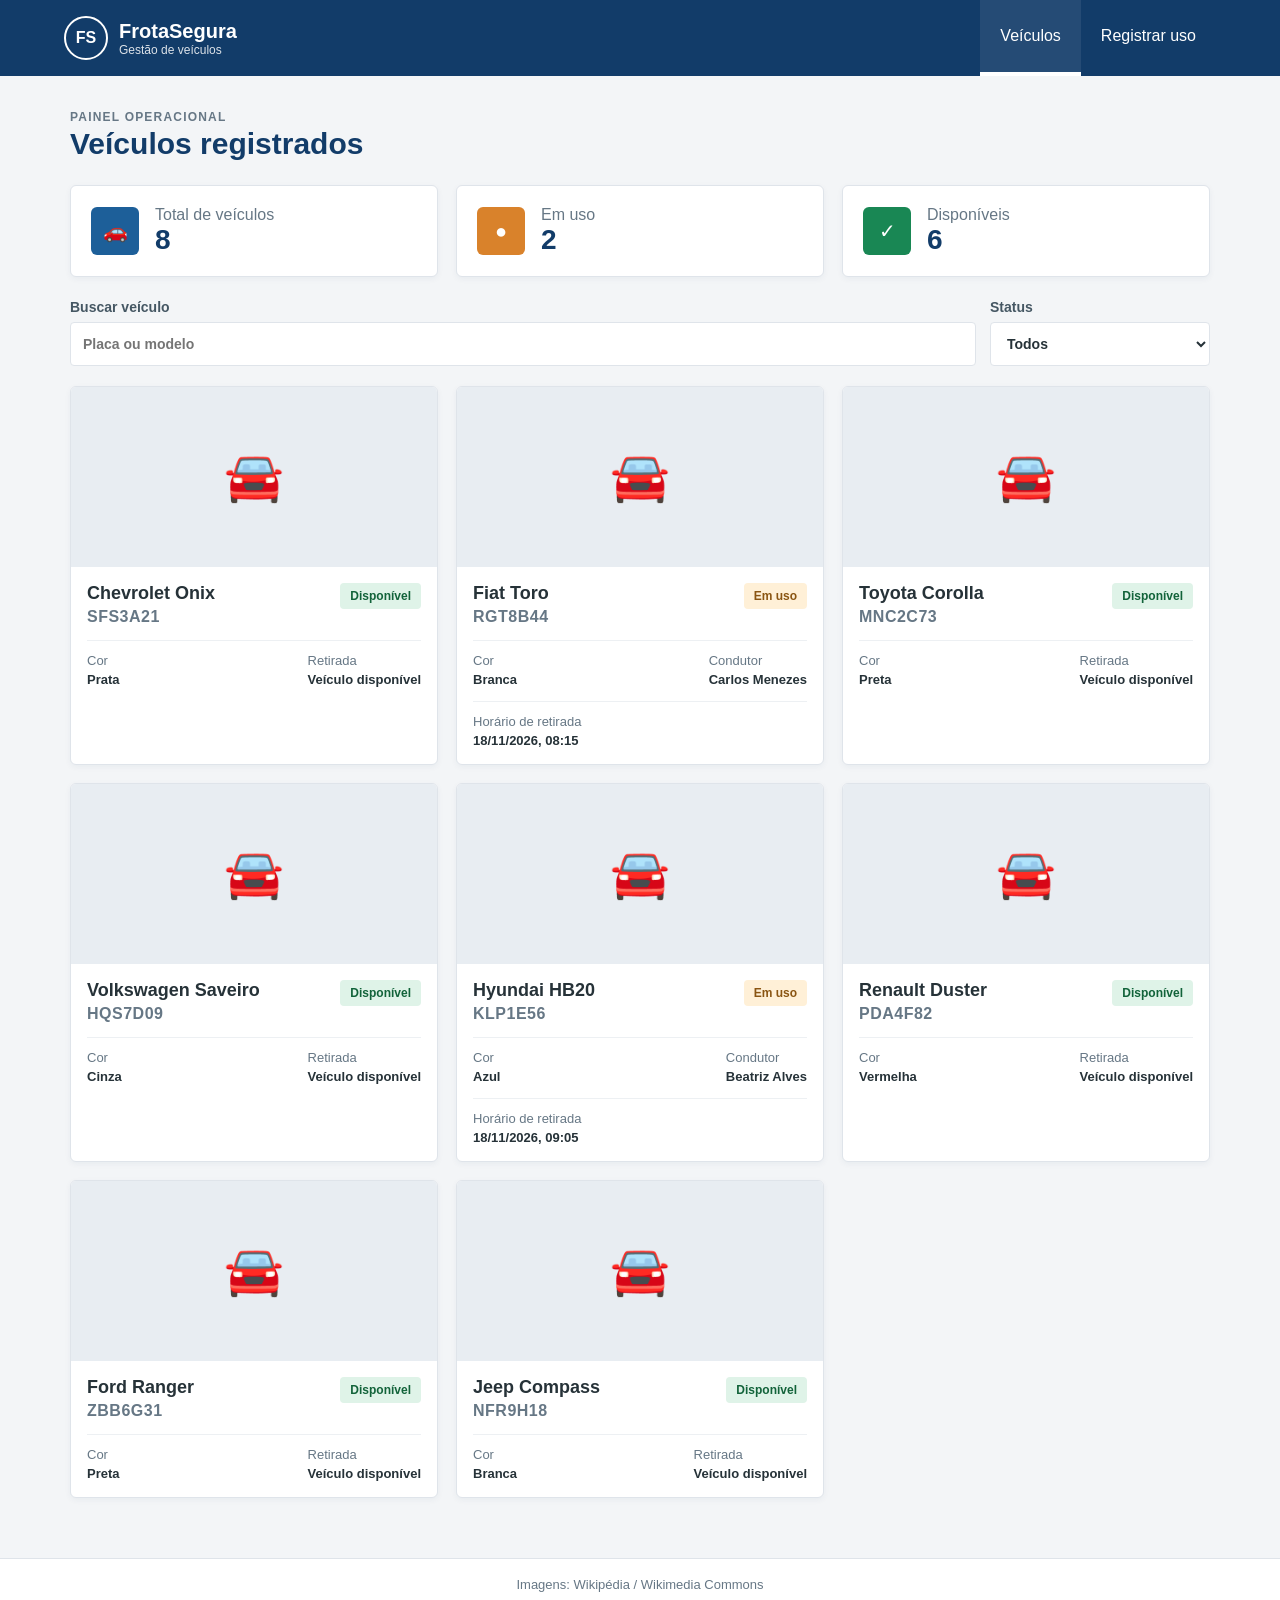
==== index.html @ 2a6b4c61 "1.0" ====
<!doctype html>
<html lang="pt-BR">
<head>
  <meta charset="utf-8">
  <meta name="viewport" content="width=device-width, initial-scale=1">
  <title>FrotaSegura - Veículos registrados</title>
  <link rel="stylesheet" href="css/style.css">
</head>
<body>
  <header class="topbar">
    <div class="brand">
      <span class="brand-icon" aria-hidden="true">FS</span>
      <div>
        <strong>FrotaSegura</strong>
        <span>Gestão de veículos</span>
      </div>
    </div>
    <nav aria-label="Navegação principal">
      <a class="active" href="index.html">Veículos</a>
      <a href="registro.html">Registrar uso</a>
    </nav>
  </header>

  <main class="container">
    <div class="page-heading">
      <div>
        <p class="eyebrow">Painel operacional</p>
        <h1>Veículos registrados</h1>
      </div>
    </div>

    <section class="summary-grid" aria-label="Resumo da frota">
      <article class="summary-card">
        <span class="summary-icon blue" aria-hidden="true">🚗</span>
        <div><span>Total de veículos</span><strong id="totalVeiculos">0</strong></div>
      </article>
      <article class="summary-card">
        <span class="summary-icon orange" aria-hidden="true">●</span>
        <div><span>Em uso</span><strong id="veiculosEmUso">0</strong></div>
      </article>
      <article class="summary-card">
        <span class="summary-icon green" aria-hidden="true">✓</span>
        <div><span>Disponíveis</span><strong id="veiculosDisponiveis">0</strong></div>
      </article>
    </section>

    <section class="toolbar" aria-label="Filtros de veículos">
      <label class="search-field">
        <span>Buscar veículo</span>
        <input id="busca" type="search" placeholder="Placa ou modelo" autocomplete="off">
      </label>
      <label>
        <span>Status</span>
        <select id="filtroStatus">
          <option value="todos">Todos</option>
          <option value="Disponível">Disponível</option>
          <option value="Em uso">Em uso</option>
        </select>
      </label>
    </section>

    <section id="gradeVeiculos" class="vehicle-grid" aria-live="polite"></section>
  </main>

  <div id="modalHistorico" class="modal" hidden role="dialog" aria-modal="true" aria-labelledby="modalTitulo">
    <div class="modal-backdrop" data-fechar-modal></div>
    <div class="modal-content">
      <button class="modal-close" type="button" data-fechar-modal aria-label="Fechar">×</button>
      <h2 id="modalTitulo">Histórico do veículo</h2>
      <div id="conteudoHistorico"></div>
    </div>
  </div>

  <footer class="site-footer">Imagens: Wikipédia / Wikimedia Commons</footer>

  <script src="js/dados.js"></script>
  <script src="js/imagens.js"></script>
  <script src="js/veiculos.js"></script>
</body>
</html>
---- css/style.css ----
:root {
  --azul: #123c69;
  --azul-claro: #1d5f99;
  --azul-pale: #eaf2fa;
  --cinza: #f3f5f7;
  --borda: #dfe4ea;
  --texto: #263238;
  --verde: #198754;
  --laranja: #d9822b;
  --vermelho: #b42318;
  --radius-sm: 4px;
  --radius-md: 6px;
}

* { box-sizing: border-box; }
body { margin: 0; font-family: Arial, Helvetica, sans-serif; background: var(--cinza); color: var(--texto); }
.topbar { height: 76px; background: var(--azul); color: #fff; display: flex; align-items: center; justify-content: space-between; padding: 0 5%; }
.brand { display: flex; align-items: center; gap: 11px; }
.brand-icon { width: 44px; height: 44px; display: grid; place-items: center; border: 2px solid #fff; border-radius: 50%; font-weight: 700; }
.brand div { display: flex; flex-direction: column; }
.brand strong { font-size: 20px; }
.brand span:last-child { font-size: 12px; opacity: .85; }
.topbar nav { display: flex; align-self: stretch; }
.topbar nav a { color: #fff; text-decoration: none; display: flex; align-items: center; padding: 0 20px; border-bottom: 4px solid transparent; }
.topbar nav a.active { background: rgba(255,255,255,.08); border-bottom-color: #fff; }

.container { max-width: 1180px; margin: 0 auto; padding: 34px 20px 60px; }
.container.narrow { max-width: 1180px; }
.page-heading { display: flex; align-items: end; justify-content: space-between; margin-bottom: 24px; }
.page-heading h1 { margin: 3px 0 0; color: var(--azul); font-size: 30px; }
.eyebrow { margin: 0; color: #667785; text-transform: uppercase; letter-spacing: 1.2px; font-size: 12px; font-weight: 700; }

.summary-grid { display: grid; grid-template-columns: repeat(3, 1fr); gap: 18px; margin-bottom: 22px; }
.summary-card { background: #fff; border: 1px solid var(--borda); border-radius: var(--radius-md); padding: 20px; box-shadow: 0 2px 6px rgba(18,60,105,.05); display: flex; align-items: center; gap: 16px; }
.summary-icon { width: 48px; height: 48px; border-radius: var(--radius-md); display: grid; place-items: center; color: #fff; font-size: 20px; }
.summary-icon.blue { background: var(--azul-claro); }.summary-icon.orange { background: var(--laranja); }.summary-icon.green { background: var(--verde); }
.summary-card div { display: flex; flex-direction: column; }.summary-card span:not(.summary-icon) { color: #667785; }.summary-card strong { color: var(--azul); font-size: 28px; }

.toolbar { display: grid; grid-template-columns: 1fr 220px; gap: 14px; margin-bottom: 20px; }
.toolbar label, form label { display: flex; flex-direction: column; gap: 7px; color: #455763; font-weight: 700; font-size: 14px; }
.toolbar input, .toolbar select, form input, form select, form textarea { width: 100%; border: 1px solid var(--borda); border-radius: var(--radius-sm); background: #fff; min-height: 44px; padding: 10px 12px; font: inherit; color: var(--texto); }
.toolbar input:focus, .toolbar select:focus, form input:focus, form select:focus, form textarea:focus { outline: 3px solid rgba(29,95,153,.16); border-color: var(--azul-claro); }

.vehicle-grid { display: grid; grid-template-columns: repeat(3, 1fr); gap: 18px; }
.vehicle-card { background: #fff; border: 1px solid var(--borda); border-radius: var(--radius-md); overflow: hidden; box-shadow: 0 2px 6px rgba(18,60,105,.05); cursor: pointer; transition: .15s ease; }
.vehicle-card:hover, .vehicle-card:focus { transform: translateY(-2px); border-color: #a9c4dd; }
.vehicle-image { height: 180px; width: 100%; position: relative; overflow: hidden; background: #e8edf2; }
.vehicle-image img { display: block; width: 100%; height: 100%; object-fit: cover; }
.vehicle-body { padding: 16px; }.vehicle-title { display: flex; align-items: start; justify-content: space-between; gap: 8px; }
.vehicle-title h2 { margin: 0 0 4px; font-size: 18px; }.plate { color: #667785; font-weight: 700; letter-spacing: .5px; }
.status { border: 1px solid transparent; border-radius: var(--radius-sm); padding: 5px 9px; font-size: 12px; font-weight: 700; white-space: nowrap; }.status.available { background: #dff3e8; color: #12633a; }.status.busy { background: #fff0d7; color: #8a5512; }
.vehicle-meta { display: flex; justify-content: space-between; margin-top: 14px; padding-top: 12px; border-top: 1px solid #edf0f3; color: #667785; font-size: 13px; }.vehicle-meta strong { display: block; color: var(--texto); margin-top: 4px; }
.empty-state { grid-column: 1/-1; padding: 40px; text-align: center; background: #fff; border: 1px solid var(--borda); border-radius: var(--radius-md); }
.image-loading { background: linear-gradient(90deg, #e8edf2 25%, #f5f7f9 50%, #e8edf2 75%); background-size: 200% 100%; animation: skeleton 1.3s ease-in-out infinite; }
.image-skeleton { display: block; width: 100%; height: 100%; }
.image-placeholder { width: 100%; height: 100%; display: grid; place-items: center; background: #e8edf2; color: #778897; }
.image-placeholder span { font-size: 48px; line-height: 1; }
@keyframes skeleton { to { background-position: -200% 0; } }

.modal[hidden] { display: none; }.modal { position: fixed; inset: 0; z-index: 20; display: grid; place-items: center; padding: 20px; }.modal-backdrop { position: absolute; inset: 0; background: rgba(12,28,44,.65); }
.modal-content { position: relative; z-index: 1; width: min(900px, 100%); max-height: 86vh; overflow: auto; background: #fff; border: 1px solid var(--borda); border-radius: var(--radius-md); padding: 24px; box-shadow: 0 8px 24px rgba(12,28,44,.18); }.modal-close { position: absolute; right: 16px; top: 12px; border: 1px solid var(--borda); background: #edf1f5; width: 36px; height: 36px; border-radius: var(--radius-sm); font-size: 24px; cursor: pointer; }.modal-content h2 { color: var(--azul); margin-right: 45px; }
.modal-vehicle-image { height: 180px; max-width: 420px; margin: 0 0 18px; overflow: hidden; border: 1px solid var(--borda); border-radius: var(--radius-md); }
.modal-vehicle-image img { width: 100%; height: 100%; display: block; object-fit: cover; }
.history-list { display: grid; gap: 14px; }.history-item { border: 1px solid var(--borda); border-radius: var(--radius-md); padding: 14px; }.history-head { display: flex; justify-content: space-between; gap: 12px; }.history-head strong { color: var(--azul); }.history-details { color: #667785; margin: 8px 0 12px; }
.history-photos { display: grid; grid-template-columns: 1fr 1fr; gap: 12px; }.history-photos figure { margin: 0; }.history-photos figcaption { font-weight: 700; font-size: 13px; margin-bottom: 6px; }.history-photos img { width: 100%; height: 180px; object-fit: cover; border-radius: var(--radius-md); background: #edf1f5; }.history-photo-placeholder { width: 100%; height: 180px; display: grid; place-items: center; background: #e8edf2; color: #778897; border: 1px solid var(--borda); border-radius: var(--radius-md); }.history-photo-placeholder span { font-size: 42px; }.danger { color: var(--vermelho); font-weight: 700; }

.steps { display: grid; grid-template-columns: 1fr 1fr; gap: 12px; margin-bottom: 18px; }.step { border: 1px solid var(--borda); background: #fff; border-radius: var(--radius-sm); min-height: 74px; display: flex; align-items: center; gap: 12px; padding: 12px 16px; text-align: left; color: #667785; cursor: pointer; }.step > span { width: 38px; height: 38px; border-radius: var(--radius-sm); background: #e7edf3; display: grid; place-items: center; font-weight: 700; }.step div { display: flex; flex-direction: column; }.step small { margin-top: 3px; }.step.active { border-color: var(--azul-claro); background: var(--azul-pale); color: var(--azul); }.step.active > span { background: var(--azul); color: #fff; }
.registration-layout { display: grid; grid-template-columns: minmax(0, 1fr) 300px; gap: 18px; align-items: start; }.registration-main { min-width: 0; display: grid; gap: 16px; }
.form-card, .selected-vehicle-panel { background: #fff; border: 1px solid var(--borda); border-radius: var(--radius-md); padding: 24px; box-shadow: 0 2px 6px rgba(18,60,105,.05); }.form-card h2, .selected-vehicle-panel h2 { margin-top: 0; color: var(--azul); }
.form-grid { display: grid; grid-template-columns: repeat(2, 1fr); gap: 16px; }.form-card form { display: flex; flex-direction: column; gap: 16px; }.upload-area { border: 1px dashed #9eb1c2; border-radius: var(--radius-md); padding: 14px; background: #f9fbfc; }.upload-area input { border: 0; padding: 4px 0; }.preview img { max-width: 280px; max-height: 180px; object-fit: cover; border-radius: var(--radius-md); }
.btn { border: 1px solid transparent; border-radius: var(--radius-sm); padding: 11px 16px; font-weight: 700; cursor: pointer; }.btn-primary { background: var(--azul); color: #fff; align-self: flex-start; }.btn-primary:hover { background: #0d3158; }.btn-secondary { background: #fff; color: var(--azul); border-color: var(--azul); }
.alert { border: 1px solid var(--borda); border-radius: var(--radius-md); padding: 12px 14px; margin: 0; }.alert.success { background: #dff3e8; color: #12633a; border-color: #abdcbf; }.alert.error { background: #fcebea; color: var(--vermelho); border-color: #f1bbb6; }.checkbox-field { flex-direction: row; align-items: center; }.checkbox-field input { width: 18px; min-height: 18px; }.checkbox-field span { font-weight: 700; }
.retirada-info { background: var(--azul-pale); border: 1px solid var(--borda); border-radius: var(--radius-md); padding: 12px; font-size: 14px; }.comparison { display: grid; grid-template-columns: 1fr 1fr; gap: 12px; }.comparison figure { margin: 0; }.comparison figure span { display: block; font-weight: 700; margin-bottom: 6px; }.comparison img { width: 100%; height: 220px; object-fit: cover; border-radius: var(--radius-md); background: #edf1f5; }
.selected-vehicle-panel { position: sticky; top: 18px; }.selected-vehicle-panel p { margin-bottom: 0; color: #667785; line-height: 1.5; }.selected-vehicle-image { height: 180px; overflow: hidden; border: 1px solid var(--borda); border-radius: var(--radius-md); background-color: #e8edf2; }.selected-vehicle-image img { display: block; width: 100%; height: 100%; object-fit: cover; }
.site-footer { padding: 18px 20px; text-align: center; color: #667785; font-size: 13px; border-top: 1px solid var(--borda); background: #fff; }

@media (max-width: 900px) {
  .registration-layout { grid-template-columns: minmax(0, 1fr) 250px; }.vehicle-grid { grid-template-columns: repeat(2, 1fr); }
}
@media (max-width: 800px) {
  .topbar { height: auto; min-height: 76px; align-items: stretch; }.topbar nav a { padding: 0 10px; }.summary-grid { grid-template-columns: 1fr; }.toolbar { grid-template-columns: 1fr; }.form-grid { grid-template-columns: 1fr; }.page-heading { align-items: flex-start; gap: 14px; }.comparison img { height: 160px; }
  .registration-layout { grid-template-columns: 1fr; }.selected-vehicle-panel { position: static; grid-row: 1; }.selected-vehicle-image { height: 220px; }
}
@media (max-width: 520px) {
  .topbar { padding: 0 12px; }.brand div { display: none; }.topbar nav a { font-size: 13px; }.container { padding: 24px 12px 40px; }.page-heading { flex-direction: column; }.page-heading h1 { font-size: 24px; }.summary-grid { gap: 10px; }.vehicle-grid { grid-template-columns: 1fr; }.steps { grid-template-columns: 1fr; }.modal-content { padding: 20px 14px; }.history-photos, .comparison { grid-template-columns: 1fr; }.history-photos img { height: 200px; }.btn-secondary { width: 100%; }.form-card, .selected-vehicle-panel { padding: 18px 14px; }
}
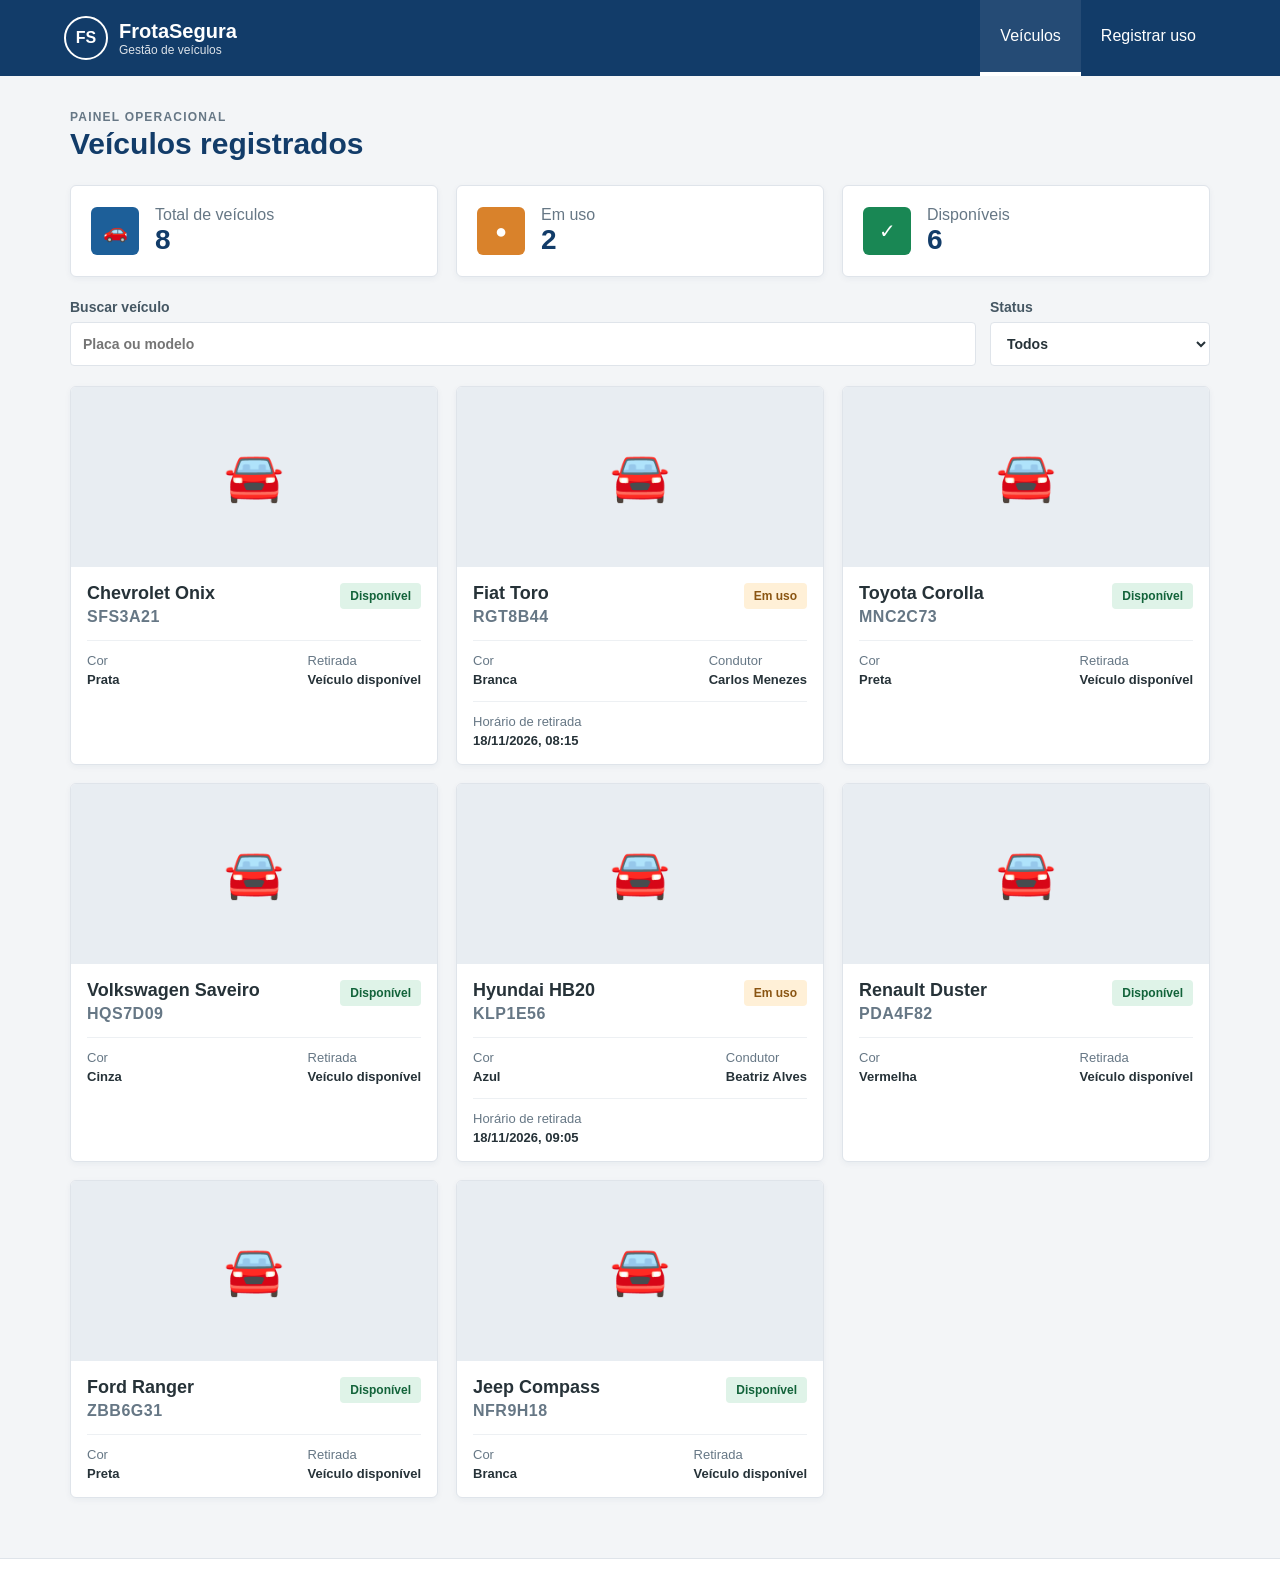
==== commit 1505aec7: "Tirei "Imagens: WIkipédia" do footer" ====
--- a/index.html
+++ b/index.html
@@ -71,7 +71,7 @@
     </div>
   </div>
 
-  <footer class="site-footer">Imagens: Wikipédia / Wikimedia Commons</footer>
+  <footer class="site-footer"></footer>
 
   <script src="js/dados.js"></script>
   <script src="js/imagens.js"></script>
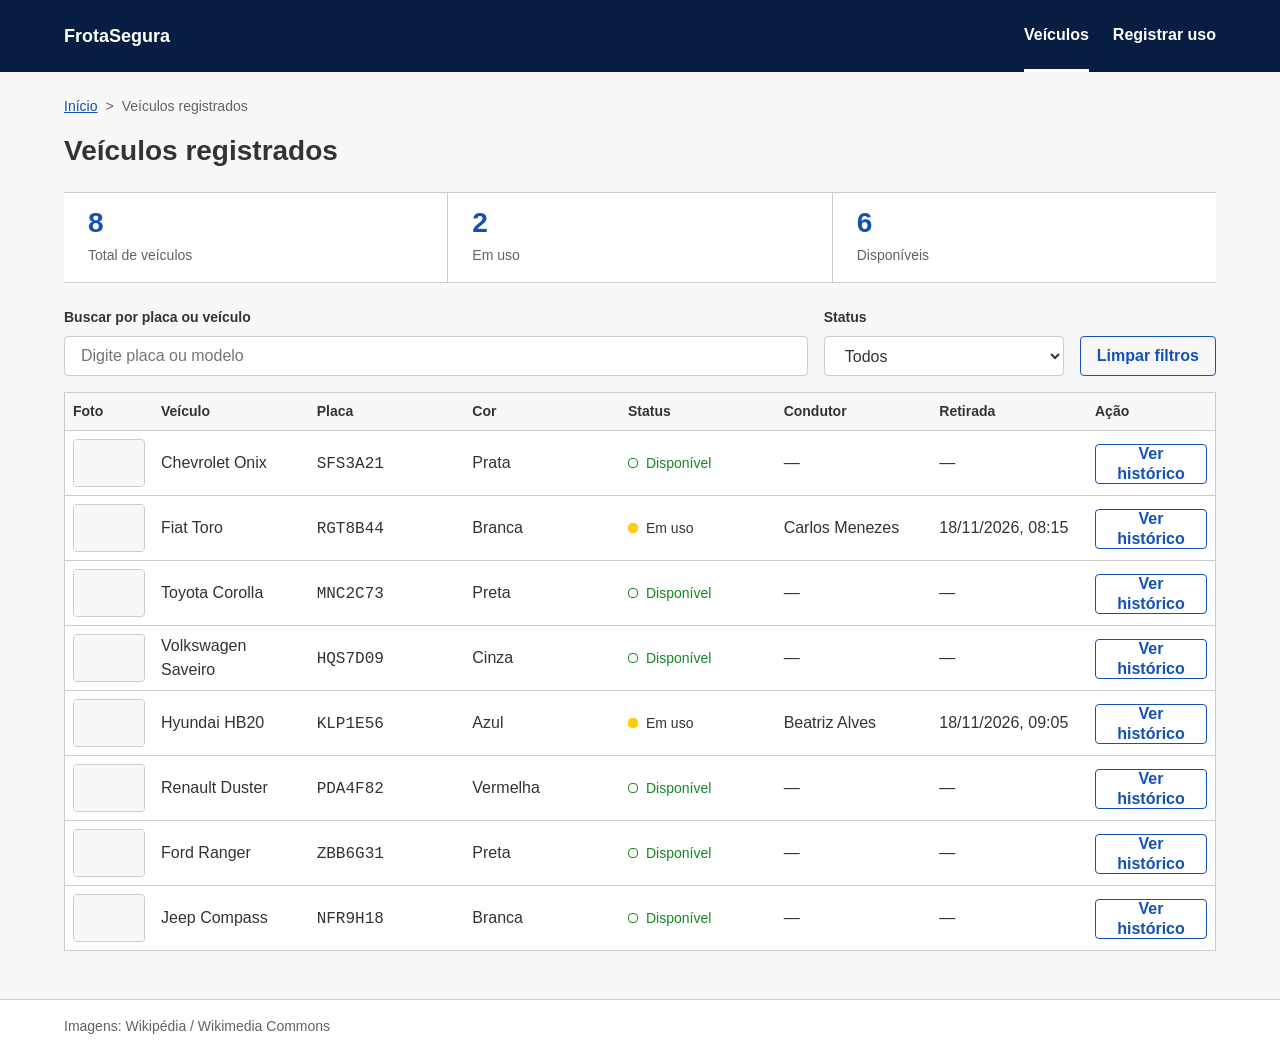
==== commit e81544db: "2.0" ====
--- a/index.html
+++ b/index.html
@@ -7,49 +7,49 @@
   <link rel="stylesheet" href="css/style.css">
 </head>
 <body>
-  <header class="topbar">
-    <div class="brand">
-      <span class="brand-icon" aria-hidden="true">FS</span>
-      <div>
-        <strong>FrotaSegura</strong>
-        <span>Gestão de veículos</span>
-      </div>
+  <header class="cabecalho">
+    <div class="cabecalho-conteudo container">
+      <a class="marca" href="index.html">FrotaSegura</a>
+      <nav class="navegacao" aria-label="Navegação principal">
+        <a class="ativo" href="index.html" aria-current="page">Veículos</a>
+        <a href="registro.html">Registrar uso</a>
+      </nav>
     </div>
-    <nav aria-label="Navegação principal">
-      <a class="active" href="index.html">Veículos</a>
-      <a href="registro.html">Registrar uso</a>
-    </nav>
   </header>
 
   <main class="container">
-    <div class="page-heading">
-      <div>
-        <p class="eyebrow">Painel operacional</p>
-        <h1>Veículos registrados</h1>
-      </div>
+    <nav class="migalhas" aria-label="Você está em">
+      <ol>
+        <li><a href="index.html">Início</a></li>
+        <li aria-current="page">Veículos registrados</li>
+      </ol>
+    </nav>
+
+    <div class="titulo-pagina">
+      <h1>Veículos registrados</h1>
     </div>
 
-    <section class="summary-grid" aria-label="Resumo da frota">
-      <article class="summary-card">
-        <span class="summary-icon blue" aria-hidden="true">🚗</span>
-        <div><span>Total de veículos</span><strong id="totalVeiculos">0</strong></div>
-      </article>
-      <article class="summary-card">
-        <span class="summary-icon orange" aria-hidden="true">●</span>
-        <div><span>Em uso</span><strong id="veiculosEmUso">0</strong></div>
-      </article>
-      <article class="summary-card">
-        <span class="summary-icon green" aria-hidden="true">✓</span>
-        <div><span>Disponíveis</span><strong id="veiculosDisponiveis">0</strong></div>
-      </article>
+    <section class="indicadores" aria-label="Resumo da frota">
+      <div class="indicador">
+        <strong id="totalVeiculos">0</strong>
+        <span>Total de veículos</span>
+      </div>
+      <div class="indicador">
+        <strong id="veiculosEmUso">0</strong>
+        <span>Em uso</span>
+      </div>
+      <div class="indicador">
+        <strong id="veiculosDisponiveis">0</strong>
+        <span>Disponíveis</span>
+      </div>
     </section>
 
-    <section class="toolbar" aria-label="Filtros de veículos">
-      <label class="search-field">
-        <span>Buscar veículo</span>
-        <input id="busca" type="search" placeholder="Placa ou modelo" autocomplete="off">
+    <section class="filtros-veiculos" aria-label="Filtros de veículos">
+      <label class="campo-filtro" for="busca">
+        <span>Buscar por placa ou veículo</span>
+        <input id="busca" type="search" placeholder="Digite placa ou modelo" autocomplete="off">
       </label>
-      <label>
+      <label class="campo-filtro" for="filtroStatus">
         <span>Status</span>
         <select id="filtroStatus">
           <option value="todos">Todos</option>
@@ -57,21 +57,42 @@
           <option value="Em uso">Em uso</option>
         </select>
       </label>
+      <button id="limparFiltros" class="botao botao--secundario" type="button">Limpar filtros</button>
     </section>
 
-    <section id="gradeVeiculos" class="vehicle-grid" aria-live="polite"></section>
+    <div class="tabela-conteudo">
+      <table class="tabela-veiculos" aria-label="Veículos da frota">
+        <thead>
+          <tr>
+            <th scope="col">Foto</th>
+            <th scope="col">Veículo</th>
+            <th scope="col">Placa</th>
+            <th scope="col">Cor</th>
+            <th scope="col">Status</th>
+            <th scope="col">Condutor</th>
+            <th scope="col">Retirada</th>
+            <th scope="col">Ação</th>
+          </tr>
+        </thead>
+        <tbody id="gradeVeiculos" aria-live="polite"></tbody>
+      </table>
+    </div>
   </main>
 
   <div id="modalHistorico" class="modal" hidden role="dialog" aria-modal="true" aria-labelledby="modalTitulo">
-    <div class="modal-backdrop" data-fechar-modal></div>
-    <div class="modal-content">
-      <button class="modal-close" type="button" data-fechar-modal aria-label="Fechar">×</button>
-      <h2 id="modalTitulo">Histórico do veículo</h2>
-      <div id="conteudoHistorico"></div>
-    </div>
+    <div class="modal-fundo" data-fechar-modal></div>
+    <section class="modal-caixa">
+      <header class="modal-cabecalho">
+        <h2 id="modalTitulo">Histórico do veículo</h2>
+        <button id="fecharHistorico" class="botao botao--secundario" type="button" data-fechar-modal>Fechar</button>
+      </header>
+      <div id="conteudoHistorico" class="modal-corpo"></div>
+    </section>
   </div>
 
-  <footer class="site-footer"></footer>
+  <footer class="rodape">
+    <div class="container">Imagens: Wikipédia / Wikimedia Commons</div>
+  </footer>
 
   <script src="js/dados.js"></script>
   <script src="js/imagens.js"></script>
--- a/css/style.css
+++ b/css/style.css
@@ -1,86 +1,955 @@
+/* Tokens */
 :root {
-  --azul: #123c69;
-  --azul-claro: #1d5f99;
-  --azul-pale: #eaf2fa;
-  --cinza: #f3f5f7;
-  --borda: #dfe4ea;
-  --texto: #263238;
-  --verde: #198754;
-  --laranja: #d9822b;
-  --vermelho: #b42318;
-  --radius-sm: 4px;
-  --radius-md: 6px;
-}
-
-* { box-sizing: border-box; }
-body { margin: 0; font-family: Arial, Helvetica, sans-serif; background: var(--cinza); color: var(--texto); }
-.topbar { height: 76px; background: var(--azul); color: #fff; display: flex; align-items: center; justify-content: space-between; padding: 0 5%; }
-.brand { display: flex; align-items: center; gap: 11px; }
-.brand-icon { width: 44px; height: 44px; display: grid; place-items: center; border: 2px solid #fff; border-radius: 50%; font-weight: 700; }
-.brand div { display: flex; flex-direction: column; }
-.brand strong { font-size: 20px; }
-.brand span:last-child { font-size: 12px; opacity: .85; }
-.topbar nav { display: flex; align-self: stretch; }
-.topbar nav a { color: #fff; text-decoration: none; display: flex; align-items: center; padding: 0 20px; border-bottom: 4px solid transparent; }
-.topbar nav a.active { background: rgba(255,255,255,.08); border-bottom-color: #fff; }
-
-.container { max-width: 1180px; margin: 0 auto; padding: 34px 20px 60px; }
-.container.narrow { max-width: 1180px; }
-.page-heading { display: flex; align-items: end; justify-content: space-between; margin-bottom: 24px; }
-.page-heading h1 { margin: 3px 0 0; color: var(--azul); font-size: 30px; }
-.eyebrow { margin: 0; color: #667785; text-transform: uppercase; letter-spacing: 1.2px; font-size: 12px; font-weight: 700; }
-
-.summary-grid { display: grid; grid-template-columns: repeat(3, 1fr); gap: 18px; margin-bottom: 22px; }
-.summary-card { background: #fff; border: 1px solid var(--borda); border-radius: var(--radius-md); padding: 20px; box-shadow: 0 2px 6px rgba(18,60,105,.05); display: flex; align-items: center; gap: 16px; }
-.summary-icon { width: 48px; height: 48px; border-radius: var(--radius-md); display: grid; place-items: center; color: #fff; font-size: 20px; }
-.summary-icon.blue { background: var(--azul-claro); }.summary-icon.orange { background: var(--laranja); }.summary-icon.green { background: var(--verde); }
-.summary-card div { display: flex; flex-direction: column; }.summary-card span:not(.summary-icon) { color: #667785; }.summary-card strong { color: var(--azul); font-size: 28px; }
-
-.toolbar { display: grid; grid-template-columns: 1fr 220px; gap: 14px; margin-bottom: 20px; }
-.toolbar label, form label { display: flex; flex-direction: column; gap: 7px; color: #455763; font-weight: 700; font-size: 14px; }
-.toolbar input, .toolbar select, form input, form select, form textarea { width: 100%; border: 1px solid var(--borda); border-radius: var(--radius-sm); background: #fff; min-height: 44px; padding: 10px 12px; font: inherit; color: var(--texto); }
-.toolbar input:focus, .toolbar select:focus, form input:focus, form select:focus, form textarea:focus { outline: 3px solid rgba(29,95,153,.16); border-color: var(--azul-claro); }
-
-.vehicle-grid { display: grid; grid-template-columns: repeat(3, 1fr); gap: 18px; }
-.vehicle-card { background: #fff; border: 1px solid var(--borda); border-radius: var(--radius-md); overflow: hidden; box-shadow: 0 2px 6px rgba(18,60,105,.05); cursor: pointer; transition: .15s ease; }
-.vehicle-card:hover, .vehicle-card:focus { transform: translateY(-2px); border-color: #a9c4dd; }
-.vehicle-image { height: 180px; width: 100%; position: relative; overflow: hidden; background: #e8edf2; }
-.vehicle-image img { display: block; width: 100%; height: 100%; object-fit: cover; }
-.vehicle-body { padding: 16px; }.vehicle-title { display: flex; align-items: start; justify-content: space-between; gap: 8px; }
-.vehicle-title h2 { margin: 0 0 4px; font-size: 18px; }.plate { color: #667785; font-weight: 700; letter-spacing: .5px; }
-.status { border: 1px solid transparent; border-radius: var(--radius-sm); padding: 5px 9px; font-size: 12px; font-weight: 700; white-space: nowrap; }.status.available { background: #dff3e8; color: #12633a; }.status.busy { background: #fff0d7; color: #8a5512; }
-.vehicle-meta { display: flex; justify-content: space-between; margin-top: 14px; padding-top: 12px; border-top: 1px solid #edf0f3; color: #667785; font-size: 13px; }.vehicle-meta strong { display: block; color: var(--texto); margin-top: 4px; }
-.empty-state { grid-column: 1/-1; padding: 40px; text-align: center; background: #fff; border: 1px solid var(--borda); border-radius: var(--radius-md); }
-.image-loading { background: linear-gradient(90deg, #e8edf2 25%, #f5f7f9 50%, #e8edf2 75%); background-size: 200% 100%; animation: skeleton 1.3s ease-in-out infinite; }
-.image-skeleton { display: block; width: 100%; height: 100%; }
-.image-placeholder { width: 100%; height: 100%; display: grid; place-items: center; background: #e8edf2; color: #778897; }
-.image-placeholder span { font-size: 48px; line-height: 1; }
-@keyframes skeleton { to { background-position: -200% 0; } }
-
-.modal[hidden] { display: none; }.modal { position: fixed; inset: 0; z-index: 20; display: grid; place-items: center; padding: 20px; }.modal-backdrop { position: absolute; inset: 0; background: rgba(12,28,44,.65); }
-.modal-content { position: relative; z-index: 1; width: min(900px, 100%); max-height: 86vh; overflow: auto; background: #fff; border: 1px solid var(--borda); border-radius: var(--radius-md); padding: 24px; box-shadow: 0 8px 24px rgba(12,28,44,.18); }.modal-close { position: absolute; right: 16px; top: 12px; border: 1px solid var(--borda); background: #edf1f5; width: 36px; height: 36px; border-radius: var(--radius-sm); font-size: 24px; cursor: pointer; }.modal-content h2 { color: var(--azul); margin-right: 45px; }
-.modal-vehicle-image { height: 180px; max-width: 420px; margin: 0 0 18px; overflow: hidden; border: 1px solid var(--borda); border-radius: var(--radius-md); }
-.modal-vehicle-image img { width: 100%; height: 100%; display: block; object-fit: cover; }
-.history-list { display: grid; gap: 14px; }.history-item { border: 1px solid var(--borda); border-radius: var(--radius-md); padding: 14px; }.history-head { display: flex; justify-content: space-between; gap: 12px; }.history-head strong { color: var(--azul); }.history-details { color: #667785; margin: 8px 0 12px; }
-.history-photos { display: grid; grid-template-columns: 1fr 1fr; gap: 12px; }.history-photos figure { margin: 0; }.history-photos figcaption { font-weight: 700; font-size: 13px; margin-bottom: 6px; }.history-photos img { width: 100%; height: 180px; object-fit: cover; border-radius: var(--radius-md); background: #edf1f5; }.history-photo-placeholder { width: 100%; height: 180px; display: grid; place-items: center; background: #e8edf2; color: #778897; border: 1px solid var(--borda); border-radius: var(--radius-md); }.history-photo-placeholder span { font-size: 42px; }.danger { color: var(--vermelho); font-weight: 700; }
-
-.steps { display: grid; grid-template-columns: 1fr 1fr; gap: 12px; margin-bottom: 18px; }.step { border: 1px solid var(--borda); background: #fff; border-radius: var(--radius-sm); min-height: 74px; display: flex; align-items: center; gap: 12px; padding: 12px 16px; text-align: left; color: #667785; cursor: pointer; }.step > span { width: 38px; height: 38px; border-radius: var(--radius-sm); background: #e7edf3; display: grid; place-items: center; font-weight: 700; }.step div { display: flex; flex-direction: column; }.step small { margin-top: 3px; }.step.active { border-color: var(--azul-claro); background: var(--azul-pale); color: var(--azul); }.step.active > span { background: var(--azul); color: #fff; }
-.registration-layout { display: grid; grid-template-columns: minmax(0, 1fr) 300px; gap: 18px; align-items: start; }.registration-main { min-width: 0; display: grid; gap: 16px; }
-.form-card, .selected-vehicle-panel { background: #fff; border: 1px solid var(--borda); border-radius: var(--radius-md); padding: 24px; box-shadow: 0 2px 6px rgba(18,60,105,.05); }.form-card h2, .selected-vehicle-panel h2 { margin-top: 0; color: var(--azul); }
-.form-grid { display: grid; grid-template-columns: repeat(2, 1fr); gap: 16px; }.form-card form { display: flex; flex-direction: column; gap: 16px; }.upload-area { border: 1px dashed #9eb1c2; border-radius: var(--radius-md); padding: 14px; background: #f9fbfc; }.upload-area input { border: 0; padding: 4px 0; }.preview img { max-width: 280px; max-height: 180px; object-fit: cover; border-radius: var(--radius-md); }
-.btn { border: 1px solid transparent; border-radius: var(--radius-sm); padding: 11px 16px; font-weight: 700; cursor: pointer; }.btn-primary { background: var(--azul); color: #fff; align-self: flex-start; }.btn-primary:hover { background: #0d3158; }.btn-secondary { background: #fff; color: var(--azul); border-color: var(--azul); }
-.alert { border: 1px solid var(--borda); border-radius: var(--radius-md); padding: 12px 14px; margin: 0; }.alert.success { background: #dff3e8; color: #12633a; border-color: #abdcbf; }.alert.error { background: #fcebea; color: var(--vermelho); border-color: #f1bbb6; }.checkbox-field { flex-direction: row; align-items: center; }.checkbox-field input { width: 18px; min-height: 18px; }.checkbox-field span { font-weight: 700; }
-.retirada-info { background: var(--azul-pale); border: 1px solid var(--borda); border-radius: var(--radius-md); padding: 12px; font-size: 14px; }.comparison { display: grid; grid-template-columns: 1fr 1fr; gap: 12px; }.comparison figure { margin: 0; }.comparison figure span { display: block; font-weight: 700; margin-bottom: 6px; }.comparison img { width: 100%; height: 220px; object-fit: cover; border-radius: var(--radius-md); background: #edf1f5; }
-.selected-vehicle-panel { position: sticky; top: 18px; }.selected-vehicle-panel p { margin-bottom: 0; color: #667785; line-height: 1.5; }.selected-vehicle-image { height: 180px; overflow: hidden; border: 1px solid var(--borda); border-radius: var(--radius-md); background-color: #e8edf2; }.selected-vehicle-image img { display: block; width: 100%; height: 100%; object-fit: cover; }
-.site-footer { padding: 18px 20px; text-align: center; color: #667785; font-size: 13px; border-top: 1px solid var(--borda); background: #fff; }
-
-@media (max-width: 900px) {
-  .registration-layout { grid-template-columns: minmax(0, 1fr) 250px; }.vehicle-grid { grid-template-columns: repeat(2, 1fr); }
-}
-@media (max-width: 800px) {
-  .topbar { height: auto; min-height: 76px; align-items: stretch; }.topbar nav a { padding: 0 10px; }.summary-grid { grid-template-columns: 1fr; }.toolbar { grid-template-columns: 1fr; }.form-grid { grid-template-columns: 1fr; }.page-heading { align-items: flex-start; gap: 14px; }.comparison img { height: 160px; }
-  .registration-layout { grid-template-columns: 1fr; }.selected-vehicle-panel { position: static; grid-row: 1; }.selected-vehicle-image { height: 220px; }
-}
+  --azul-institucional: #1351B4;
+  --azul-escuro: #071D41;
+  --texto: #333333;
+  --texto-secundario: #636363;
+  --borda: #CCCCCC;
+  --fundo-pagina: #F8F8F8;
+  --superficie: #FFFFFF;
+  --sucesso: #168821;
+  --alerta: #FFCD07;
+  --erro: #E52207;
+
+  --espaco-1: 8px;
+  --espaco-2: 16px;
+  --espaco-3: 24px;
+  --espaco-4: 32px;
+  --espaco-5: 48px;
+
+  --raio: 4px;
+  --altura-controle: 40px;
+  --largura-container: 1200px;
+  --largura-formulario: 720px;
+  --largura-miniatura: 72px;
+  --altura-miniatura: 48px;
+  --fonte: "Segoe UI", Roboto, "Helvetica Neue", Arial, sans-serif;
+  --tamanho-corpo: 16px;
+  --tamanho-pequeno: 14px;
+  --tamanho-titulo-1: 28px;
+  --tamanho-titulo-2: 22px;
+  --tamanho-titulo-3: 18px;
+  --sombra-modal: 0 8px 20px rgb(0 0 0 / 24%);
+  --fundo-modal: rgb(0 0 0 / 50%);
+}
+
+/* Reset mínimo */
+* {
+  box-sizing: border-box;
+}
+
+/* Base */
+body {
+  margin: 0;
+  background: var(--fundo-pagina);
+  color: var(--texto);
+  font-family: var(--fonte);
+  font-size: var(--tamanho-corpo);
+  font-weight: 400;
+  line-height: 1.5;
+}
+
+strong,
+b {
+  font-weight: 600;
+}
+
+h1,
+h2,
+h3,
+p,
+figure {
+  margin-top: 0;
+}
+
+h1,
+h2,
+h3 {
+  color: var(--texto);
+  line-height: 1.25;
+  font-weight: 600;
+}
+
+h1 {
+  margin-bottom: 0;
+  font-size: var(--tamanho-titulo-1);
+}
+
+h2 {
+  margin-bottom: var(--espaco-2);
+  font-size: var(--tamanho-titulo-2);
+}
+
+h3 {
+  font-size: var(--tamanho-titulo-3);
+}
+
+a {
+  color: var(--azul-institucional);
+}
+
+a:focus-visible,
+button:focus-visible,
+input:focus-visible,
+select:focus-visible,
+textarea:focus-visible {
+  outline: 2px solid var(--azul-institucional);
+  outline-offset: 2px;
+}
+
+button,
+input,
+select,
+textarea {
+  font: inherit;
+}
+
+/* Layout */
+.container {
+  width: min(100%, var(--largura-container));
+  margin-inline: auto;
+  padding-inline: var(--espaco-3);
+}
+
+.titulo-pagina {
+  display: flex;
+  align-items: center;
+  justify-content: space-between;
+  gap: var(--espaco-2);
+  margin-block: var(--espaco-2) var(--espaco-3);
+}
+
+.migalhas {
+  margin-top: var(--espaco-3);
+  color: var(--texto-secundario);
+  font-size: var(--tamanho-pequeno);
+}
+
+.migalhas ol {
+  display: flex;
+  flex-wrap: wrap;
+  gap: var(--espaco-1);
+  margin: 0;
+  padding: 0;
+  list-style: none;
+}
+
+.migalhas li + li::before {
+  content: ">";
+  margin-right: var(--espaco-1);
+  color: var(--texto-secundario);
+}
+
+.rodape {
+  margin-top: var(--espaco-5);
+  padding-block: var(--espaco-2);
+  border-top: 1px solid var(--borda);
+  background: var(--superficie);
+  color: var(--texto-secundario);
+  font-size: var(--tamanho-pequeno);
+}
+
+/* Cabeçalho e navegação */
+.cabecalho {
+  background: var(--azul-escuro);
+  color: var(--superficie);
+}
+
+.cabecalho-conteudo {
+  min-height: 72px;
+  display: flex;
+  align-items: stretch;
+  justify-content: space-between;
+  gap: var(--espaco-3);
+}
+
+.marca {
+  display: flex;
+  align-items: center;
+  color: var(--superficie);
+  font-size: var(--tamanho-titulo-3);
+  font-weight: 600;
+  text-decoration: none;
+}
+
+.navegacao {
+  display: flex;
+  align-items: stretch;
+  gap: var(--espaco-3);
+}
+
+.navegacao a {
+  display: flex;
+  align-items: center;
+  border-bottom: 3px solid transparent;
+  color: var(--superficie);
+  font-weight: 600;
+  text-decoration: none;
+  transition: color 120ms, background-color 120ms, border-color 120ms;
+}
+
+.navegacao a:hover,
+.navegacao a.ativo {
+  border-bottom-color: var(--superficie);
+}
+
+/* Tabela e filtros */
+.indicadores {
+  display: flex;
+  margin-bottom: var(--espaco-3);
+  border-block: 1px solid var(--borda);
+  background: var(--superficie);
+}
+
+.indicador {
+  min-width: 0;
+  flex: 1;
+  display: flex;
+  flex-direction: column;
+  gap: var(--espaco-1);
+  padding: var(--espaco-2) var(--espaco-3);
+}
+
+.indicador + .indicador {
+  border-left: 1px solid var(--borda);
+}
+
+.indicador strong {
+  color: var(--azul-institucional);
+  font-size: var(--tamanho-titulo-1);
+  line-height: 1;
+}
+
+.indicador span {
+  color: var(--texto-secundario);
+  font-size: var(--tamanho-pequeno);
+}
+
+.filtros-veiculos {
+  display: grid;
+  grid-template-columns: minmax(240px, 1fr) minmax(160px, 240px) auto;
+  align-items: end;
+  gap: var(--espaco-2);
+  margin-bottom: var(--espaco-2);
+}
+
+.campo-filtro,
+.campo {
+  min-width: 0;
+}
+
+.campo-filtro > span,
+.campo > label,
+.rotulo-campo {
+  display: block;
+  margin-bottom: var(--espaco-1);
+  color: var(--texto);
+  font-size: var(--tamanho-pequeno);
+  font-weight: 600;
+}
+
+.campo-filtro input,
+.campo-filtro select,
+.campo input:not([type="file"]):not([type="checkbox"]),
+.campo select,
+.campo textarea {
+  width: 100%;
+  height: var(--altura-controle);
+  border: 1px solid var(--borda);
+  border-radius: var(--raio);
+  padding: var(--espaco-1) var(--espaco-2);
+  background: var(--superficie);
+  color: var(--texto);
+  line-height: 1.25;
+}
+
+.campo textarea {
+  height: auto;
+  min-height: 96px;
+  resize: vertical;
+}
+
+.tabela-conteudo {
+  border: 1px solid var(--borda);
+  background: var(--superficie);
+}
+
+.tabela-veiculos {
+  width: 100%;
+  border-collapse: collapse;
+  table-layout: fixed;
+  text-align: left;
+}
+
+.tabela-veiculos th,
+.tabela-veiculos td {
+  padding: var(--espaco-1);
+  vertical-align: middle;
+  overflow-wrap: anywhere;
+}
+
+.tabela-veiculos thead {
+  background: var(--fundo-pagina);
+}
+
+.tabela-veiculos th {
+  border-bottom: 1px solid var(--borda);
+  color: var(--texto);
+  font-size: var(--tamanho-pequeno);
+  font-weight: 600;
+}
+
+.tabela-veiculos td {
+  border-bottom: 1px solid var(--borda);
+}
+
+.tabela-veiculos tbody tr:last-child td {
+  border-bottom: 0;
+}
+
+.tabela-veiculos tbody tr {
+  transition: color 120ms, background-color 120ms, border-color 120ms;
+}
+
+.tabela-veiculos tbody tr:hover {
+  background: var(--fundo-pagina);
+}
+
+.tabela-veiculos th:first-child,
+.tabela-veiculos td:first-child {
+  width: 88px;
+}
+
+.tabela-veiculos th:last-child,
+.tabela-veiculos td:last-child {
+  width: 128px;
+}
+
+.placa {
+  font-family: Consolas, "Courier New", monospace;
+  font-variant-numeric: tabular-nums;
+  white-space: nowrap;
+}
+
+.tabela-miniatura {
+  width: var(--largura-miniatura);
+  height: var(--altura-miniatura);
+  overflow: hidden;
+  border: 1px solid var(--borda);
+  border-radius: var(--raio);
+  background: var(--fundo-pagina);
+}
+
+.tabela-miniatura img {
+  display: block;
+  width: 100%;
+  height: 100%;
+  object-fit: cover;
+}
+
+.image-loading,
+.image-placeholder,
+.foto-indisponivel {
+  background: var(--fundo-pagina);
+}
+
+.image-skeleton {
+  display: block;
+  width: 100%;
+  height: 100%;
+}
+
+.image-placeholder {
+  width: 100%;
+  height: 100%;
+}
+
+.estado-vazio {
+  padding: var(--espaco-2);
+  color: var(--texto-secundario);
+  text-align: left;
+}
+
+/* Formulário */
+.registro-conteudo {
+  max-width: var(--largura-formulario);
+}
+
+.titulo-pagina--registro {
+  align-items: flex-start;
+}
+
+.indicacao-etapa {
+  margin-bottom: var(--espaco-1);
+  color: var(--texto-secundario);
+  font-size: var(--tamanho-pequeno);
+}
+
+.etapas {
+  display: flex;
+  gap: var(--espaco-2);
+  margin-bottom: var(--espaco-2);
+  border-bottom: 1px solid var(--borda);
+}
+
+.etapa {
+  height: var(--altura-controle);
+  border: 0;
+  border-bottom: 3px solid transparent;
+  padding: var(--espaco-1) 0;
+  background: transparent;
+  color: var(--texto-secundario);
+  cursor: pointer;
+  transition: color 120ms, background-color 120ms, border-color 120ms;
+}
+
+.etapa:hover,
+.etapa.ativo {
+  border-bottom-color: var(--azul-institucional);
+  color: var(--azul-institucional);
+}
+
+.veiculo-selecionado {
+  display: flex;
+  align-items: center;
+  gap: var(--espaco-2);
+  margin-bottom: var(--espaco-2);
+  padding-bottom: var(--espaco-2);
+  border-bottom: 1px solid var(--borda);
+}
+
+.veiculo-selecionado p {
+  margin: 0;
+  color: var(--texto-secundario);
+  font-size: var(--tamanho-pequeno);
+}
+
+.foto-veiculo {
+  width: 120px;
+  height: 80px;
+  flex: 0 0 auto;
+  overflow: hidden;
+  border: 1px solid var(--borda);
+  border-radius: var(--raio);
+}
+
+.foto-veiculo img {
+  display: block;
+  width: 100%;
+  height: 100%;
+  object-fit: cover;
+}
+
+.painel-formulario {
+  border: 1px solid var(--borda);
+  border-radius: var(--raio);
+  padding: var(--espaco-3);
+  background: var(--superficie);
+}
+
+.painel-formulario h2 {
+  margin-bottom: var(--espaco-2);
+}
+
+.painel-formulario form {
+  display: grid;
+  gap: var(--espaco-2);
+}
+
+.grupo-campos {
+  min-width: 0;
+  margin: 0;
+  border: 1px solid var(--borda);
+  border-radius: var(--raio);
+  padding: var(--espaco-2);
+}
+
+.grupo-campos legend {
+  padding-inline: var(--espaco-1);
+  color: var(--texto);
+  font-size: var(--tamanho-titulo-3);
+  font-weight: 600;
+}
+
+.grade-campos {
+  display: grid;
+  grid-template-columns: repeat(2, minmax(0, 1fr));
+  gap: var(--espaco-2);
+}
+
+.campo--largura-total {
+  grid-column: 1 / -1;
+}
+
+.ajuda-campo,
+.data-foto {
+  display: block;
+  margin-top: var(--espaco-1);
+  color: var(--texto-secundario);
+  font-size: var(--tamanho-pequeno);
+}
+
+.upload-controle {
+  display: flex;
+  align-items: flex-start;
+  gap: var(--espaco-2);
+}
+
+.botao-arquivo {
+  cursor: pointer;
+}
+
+.botao-arquivo.arquivo-invalido {
+  border-color: var(--erro);
+  color: var(--erro);
+}
+
+.entrada-arquivo {
+  position: absolute;
+  width: 1px;
+  height: 1px;
+  overflow: hidden;
+  clip: rect(0, 0, 0, 0);
+  clip-path: inset(50%);
+  white-space: nowrap;
+}
+
+.entrada-arquivo:focus-visible + .botao-arquivo {
+  outline: 2px solid var(--azul-institucional);
+  outline-offset: 2px;
+}
+
+.previa-foto {
+  width: 160px;
+  min-height: var(--altura-miniatura);
+}
+
+.previa-foto img,
+.comparacao img {
+  display: block;
+  width: 100%;
+  aspect-ratio: 3 / 2;
+  border: 1px solid var(--borda);
+  border-radius: var(--raio);
+  object-fit: cover;
+  background: var(--fundo-pagina);
+}
+
+.comparacao {
+  display: grid;
+  grid-template-columns: repeat(2, minmax(0, 1fr));
+  gap: var(--espaco-2);
+}
+
+.comparacao figure {
+  min-width: 0;
+  margin: 0;
+}
+
+.comparacao figcaption {
+  margin-bottom: var(--espaco-1);
+  color: var(--texto);
+  font-weight: 600;
+}
+
+.comparacao .campo--foto-depois {
+  margin-top: var(--espaco-1);
+}
+
+.foto-indisponivel {
+  width: 100%;
+  aspect-ratio: 3 / 2;
+  border: 1px solid var(--borda);
+  border-radius: var(--raio);
+}
+
+.informacao-retirada {
+  margin-top: var(--espaco-2);
+  border: 1px solid var(--borda);
+  border-radius: var(--raio);
+  padding: var(--espaco-1);
+  background: var(--fundo-pagina);
+}
+
+.campo-checkbox {
+  display: flex;
+  align-items: center;
+  gap: var(--espaco-1);
+}
+
+.campo-checkbox input {
+  width: 16px;
+  height: 16px;
+  border-radius: var(--raio);
+  accent-color: var(--azul-institucional);
+}
+
+/* Botões e mensagens */
+.botao {
+  height: var(--altura-controle);
+  display: inline-flex;
+  align-items: center;
+  justify-content: center;
+  border: 1px solid transparent;
+  border-radius: var(--raio);
+  padding: var(--espaco-1) var(--espaco-2);
+  font-weight: 600;
+  line-height: 1.25;
+  text-decoration: none;
+  cursor: pointer;
+  transition: color 120ms, background-color 120ms, border-color 120ms;
+}
+
+.botao--primario {
+  border-color: var(--azul-institucional);
+  background: var(--azul-institucional);
+  color: var(--superficie);
+}
+
+.botao--primario:hover {
+  filter: brightness(0.9);
+}
+
+.botao--secundario {
+  border-color: var(--azul-institucional);
+  background: transparent;
+  color: var(--azul-institucional);
+}
+
+.botao--secundario:hover {
+  background: var(--fundo-pagina);
+}
+
+.mensagem {
+  margin-bottom: var(--espaco-2);
+  border: 1px solid currentColor;
+  border-radius: var(--raio);
+  padding: var(--espaco-2);
+}
+
+.mensagem--sucesso {
+  color: var(--sucesso);
+}
+
+.mensagem--erro,
+.erro-campo {
+  color: var(--erro);
+}
+
+.erro-campo {
+  display: block;
+  margin-top: var(--espaco-1);
+  font-size: var(--tamanho-pequeno);
+}
+
+.campo [aria-invalid="true"],
+.campo-filtro [aria-invalid="true"] {
+  border-color: var(--erro);
+}
+
+/* Status */
+.status {
+  display: inline-flex;
+  align-items: center;
+  gap: var(--espaco-1);
+  white-space: nowrap;
+  font-size: var(--tamanho-pequeno);
+}
+
+.status::before {
+  width: 8px;
+  height: 8px;
+  flex: 0 0 auto;
+  border: 1px solid currentColor;
+  border-radius: var(--raio);
+  content: "";
+}
+
+.status--disponivel {
+  color: var(--sucesso);
+}
+
+.status--em-uso {
+  color: var(--texto);
+}
+
+.status--em-uso::before {
+  border-color: var(--alerta);
+  background: var(--alerta);
+}
+
+/* Modal */
+.modal[hidden] {
+  display: none;
+}
+
+.modal {
+  position: fixed;
+  z-index: 10;
+  inset: 0;
+  display: grid;
+  place-items: center;
+  padding: var(--espaco-2);
+}
+
+.modal-fundo {
+  position: absolute;
+  inset: 0;
+  background: var(--fundo-modal);
+}
+
+.modal-caixa {
+  position: relative;
+  z-index: 1;
+  width: min(100%, 900px);
+  max-height: calc(100vh - var(--espaco-4));
+  overflow: auto;
+  border: 1px solid var(--borda);
+  border-radius: var(--raio);
+  padding: var(--espaco-3);
+  background: var(--superficie);
+  box-shadow: var(--sombra-modal);
+}
+
+.modal-cabecalho {
+  display: flex;
+  align-items: flex-start;
+  justify-content: space-between;
+  gap: var(--espaco-2);
+  margin-bottom: var(--espaco-2);
+}
+
+.modal-cabecalho h2 {
+  margin: 0;
+}
+
+.modal-corpo {
+  display: grid;
+  gap: var(--espaco-2);
+}
+
+.modal-vehicle-image {
+  width: min(100%, 420px);
+  aspect-ratio: 3 / 2;
+  overflow: hidden;
+  border: 1px solid var(--borda);
+  border-radius: var(--raio);
+  background: var(--fundo-pagina);
+}
+
+.modal-vehicle-image img {
+  display: block;
+  width: 100%;
+  height: 100%;
+  object-fit: cover;
+}
+
+.history-list {
+  display: grid;
+  gap: var(--espaco-2);
+}
+
+.history-item {
+  border: 1px solid var(--borda);
+  border-radius: var(--raio);
+  padding: var(--espaco-2);
+}
+
+.history-head,
+.history-details {
+  display: flex;
+  flex-wrap: wrap;
+  gap: var(--espaco-1) var(--espaco-2);
+}
+
+.history-head strong {
+  font-weight: 600;
+}
+
+.history-details,
+.history-item > p {
+  margin-block: var(--espaco-1);
+  color: var(--texto-secundario);
+  font-size: var(--tamanho-pequeno);
+}
+
+.history-item .danger {
+  color: var(--erro);
+}
+
+.history-photos {
+  display: grid;
+  grid-template-columns: repeat(2, minmax(0, 1fr));
+  gap: var(--espaco-2);
+  margin-top: var(--espaco-2);
+}
+
+.history-photos figure {
+  min-width: 0;
+  margin: 0;
+}
+
+.history-photos figcaption {
+  margin-bottom: var(--espaco-1);
+  font-weight: 600;
+}
+
+.history-photos img,
+.history-photo-placeholder {
+  width: 100%;
+  aspect-ratio: 3 / 2;
+  border: 1px solid var(--borda);
+  border-radius: var(--raio);
+  object-fit: cover;
+  background: var(--fundo-pagina);
+}
+
+.history-photo-placeholder {
+  display: block;
+}
+
+/* Responsivo */
+@media (max-width: 767px) {
+  .filtros-veiculos {
+    grid-template-columns: minmax(0, 1fr) minmax(0, 1fr);
+  }
+
+  .filtros-veiculos .botao {
+    grid-column: 1 / -1;
+    justify-self: start;
+  }
+
+  .tabela-conteudo {
+    border: 0;
+    background: transparent;
+  }
+
+  .tabela-veiculos,
+  .tabela-veiculos tbody {
+    display: block;
+    width: 100%;
+  }
+
+  .tabela-veiculos thead {
+    display: none;
+  }
+
+  .tabela-veiculos tbody tr {
+    display: grid;
+    margin-bottom: var(--espaco-2);
+    border: 1px solid var(--borda);
+    border-radius: var(--raio);
+    padding: var(--espaco-1);
+    background: var(--superficie);
+  }
+
+  .tabela-veiculos th:first-child,
+  .tabela-veiculos td:first-child,
+  .tabela-veiculos th:last-child,
+  .tabela-veiculos td:last-child {
+    width: auto;
+  }
+
+  .tabela-veiculos td {
+    display: grid;
+    grid-template-columns: minmax(96px, 35%) minmax(0, 1fr);
+    gap: var(--espaco-1);
+    border-bottom: 1px solid var(--borda);
+    padding: var(--espaco-1);
+  }
+
+  .tabela-veiculos td::before {
+    content: attr(data-label);
+    color: var(--texto-secundario);
+    font-size: var(--tamanho-pequeno);
+    font-weight: 600;
+  }
+
+  .tabela-veiculos td:last-child {
+    border-bottom: 0;
+  }
+
+  .tabela-veiculos td[data-label="Foto"] {
+    align-items: center;
+  }
+}
+
 @media (max-width: 520px) {
-  .topbar { padding: 0 12px; }.brand div { display: none; }.topbar nav a { font-size: 13px; }.container { padding: 24px 12px 40px; }.page-heading { flex-direction: column; }.page-heading h1 { font-size: 24px; }.summary-grid { gap: 10px; }.vehicle-grid { grid-template-columns: 1fr; }.steps { grid-template-columns: 1fr; }.modal-content { padding: 20px 14px; }.history-photos, .comparison { grid-template-columns: 1fr; }.history-photos img { height: 200px; }.btn-secondary { width: 100%; }.form-card, .selected-vehicle-panel { padding: 18px 14px; }
-}
+  .container {
+    padding-inline: var(--espaco-2);
+  }
+
+  .cabecalho-conteudo {
+    min-height: auto;
+    flex-direction: column;
+    gap: 0;
+    padding-top: var(--espaco-1);
+  }
+
+  .marca {
+    min-height: var(--altura-controle);
+  }
+
+  .navegacao {
+    min-height: var(--altura-controle);
+    gap: var(--espaco-2);
+  }
+
+  .titulo-pagina,
+  .titulo-pagina--registro {
+    align-items: flex-start;
+    flex-direction: column;
+  }
+
+  .indicadores {
+    align-items: stretch;
+  }
+
+  .indicador {
+    padding-inline: var(--espaco-1);
+  }
+
+  .indicador strong {
+    font-size: var(--tamanho-titulo-2);
+  }
+
+  .filtros-veiculos {
+    grid-template-columns: minmax(0, 1fr);
+  }
+
+  .filtros-veiculos .botao {
+    grid-column: auto;
+  }
+
+  .registro-conteudo {
+    width: 100%;
+  }
+
+  .grade-campos,
+  .comparacao,
+  .history-photos {
+    grid-template-columns: minmax(0, 1fr);
+  }
+
+  .campo--largura-total {
+    grid-column: auto;
+  }
+
+  .painel-formulario,
+  .modal-caixa {
+    padding: var(--espaco-2);
+  }
+
+  .modal-cabecalho {
+    align-items: flex-start;
+  }
+}
+
+.comparacao[hidden],
+.painel-formulario[hidden],
+.mensagem[hidden],
+.previa-foto img[hidden],
+.comparacao img[hidden],
+.foto-indisponivel[hidden] {
+  display: none;
+}
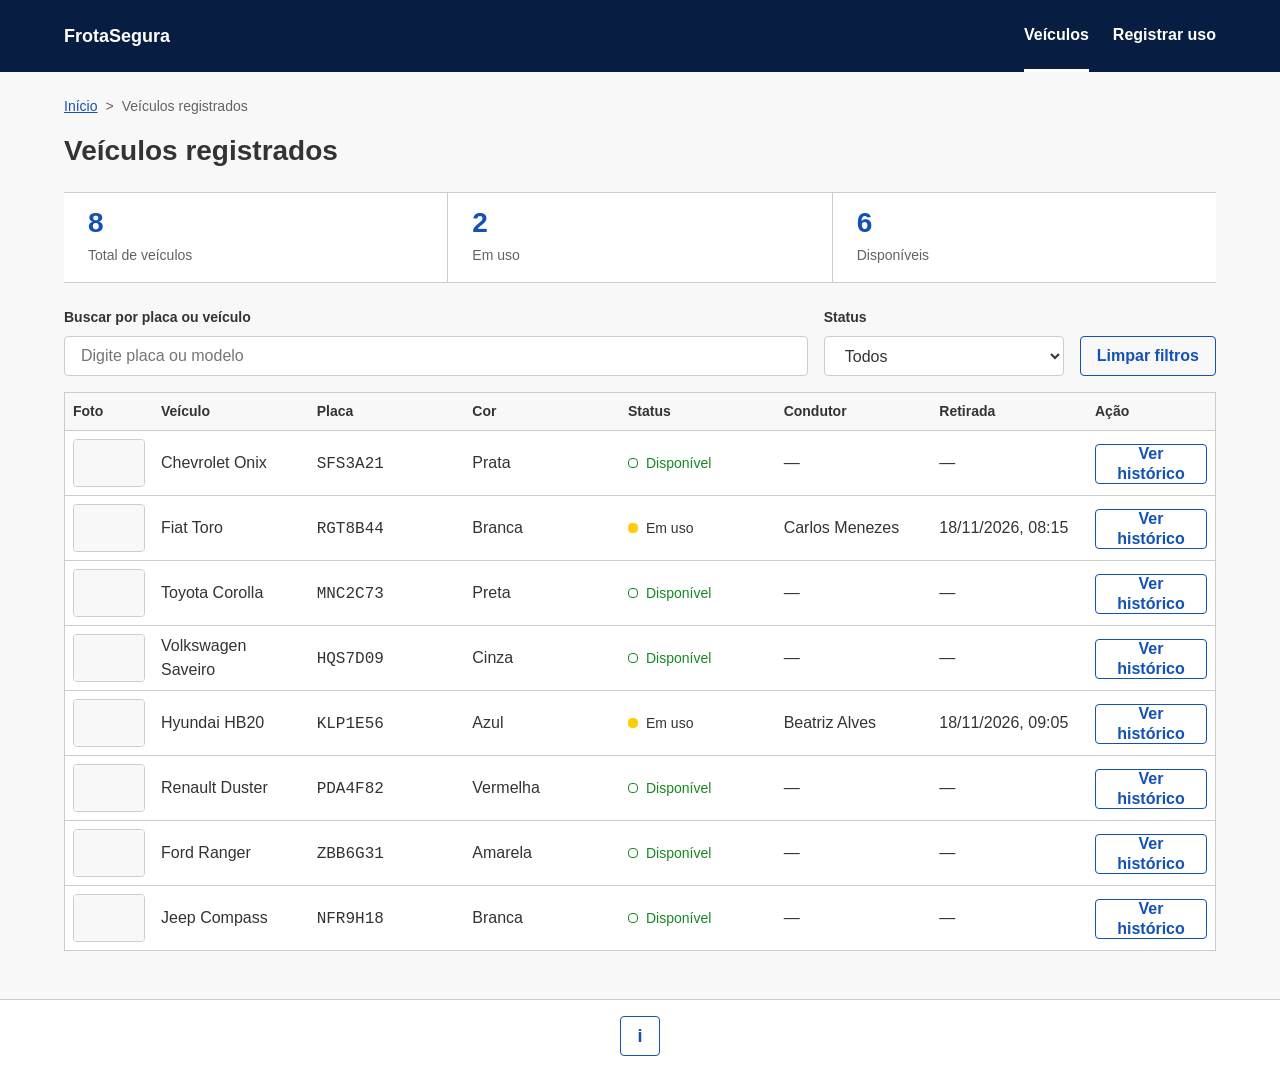
==== commit 3ad77b64: "adcionei popup sobre & arrumei cor do carro" ====
--- a/index.html
+++ b/index.html
@@ -91,7 +91,23 @@
   </div>
 
   <footer class="rodape">
-    <div class="container">Imagens: Wikipédia / Wikimedia Commons</div>
+    <div class="container rodape-conteudo">
+      <details class="sobre-popup">
+        <summary aria-label="Sobre" title="Sobre"><span aria-hidden="true">i</span></summary>
+        <section class="sobre-conteudo" aria-labelledby="tituloSobre">
+          <h2 id="tituloSobre">Sobre</h2>
+          <p>Site Protótipo como trabalho para a disciplina PROEX I </p>
+          <p>Esse site serve como substituto para o sistema de registro de uso de veículos do DETRAN, que é feito de forma manual em um caderno.</p>
+          <p>Feito por:</p>
+          <p>Thomas Luiz Abreu Pereira           - RA 2026107754;</p>
+          <p>Gabriel Molina de Oliveira             - RA 2026108794;</p>
+          <p>Heron Chislinski Pires da Silva     - RA 2026108422;</p>
+          <p>Ivan Lucas Alves Cabral                 - RA 2026107780;</p>
+          <p>Marcos Vinícius Oliveira da Silva - RA 2026108281;</p>
+          <p>Nathaly Lopes Nagamato              - RA 2025105001;</p>
+        </section>
+      </details>
+    </div>
   </footer>
 
   <script src="js/dados.js"></script>
--- a/css/style.css
+++ b/css/style.css
@@ -149,6 +149,64 @@
   font-size: var(--tamanho-pequeno);
 }
 
+.rodape-conteudo {
+  display: flex;
+  justify-content: center;
+}
+
+.sobre-popup {
+  position: relative;
+}
+
+.sobre-popup summary {
+  width: var(--altura-controle);
+  height: var(--altura-controle);
+  display: grid;
+  place-items: center;
+  border: 1px solid var(--azul-institucional);
+  border-radius: var(--raio);
+  color: var(--azul-institucional);
+  font-size: var(--tamanho-titulo-3);
+  font-weight: 600;
+  cursor: pointer;
+  list-style: none;
+}
+
+.sobre-popup summary::-webkit-details-marker {
+  display: none;
+}
+
+.sobre-conteudo {
+  position: absolute;
+  z-index: 2;
+  bottom: calc(100% + var(--espaco-1));
+  left: 50%;
+  width: min(375px, calc(120vw - var(--espaco-5)));
+  transform: translateX(-50%);
+  border: 1px solid var(--borda);
+  border-radius: var(--raio);
+  padding: var(--espaco-2);
+  background: var(--superficie);
+  color: var(--texto);
+  text-align: left;
+}
+
+.sobre-conteudo h2 {
+  margin-bottom: var(--espaco-1);
+  font-size: var(--tamanho-titulo-3);
+}
+
+.sobre-conteudo p {
+  margin: 0;
+  color: var(--texto-secundario);
+  font-size: var(--tamanho-pequeno);
+}
+
+.sobre-conteudo[hidden],
+.sobre-popup:not([open]) .sobre-conteudo {
+  display: none;
+}
+
 /* Cabeçalho e navegação */
 .cabecalho {
   background: var(--azul-escuro);
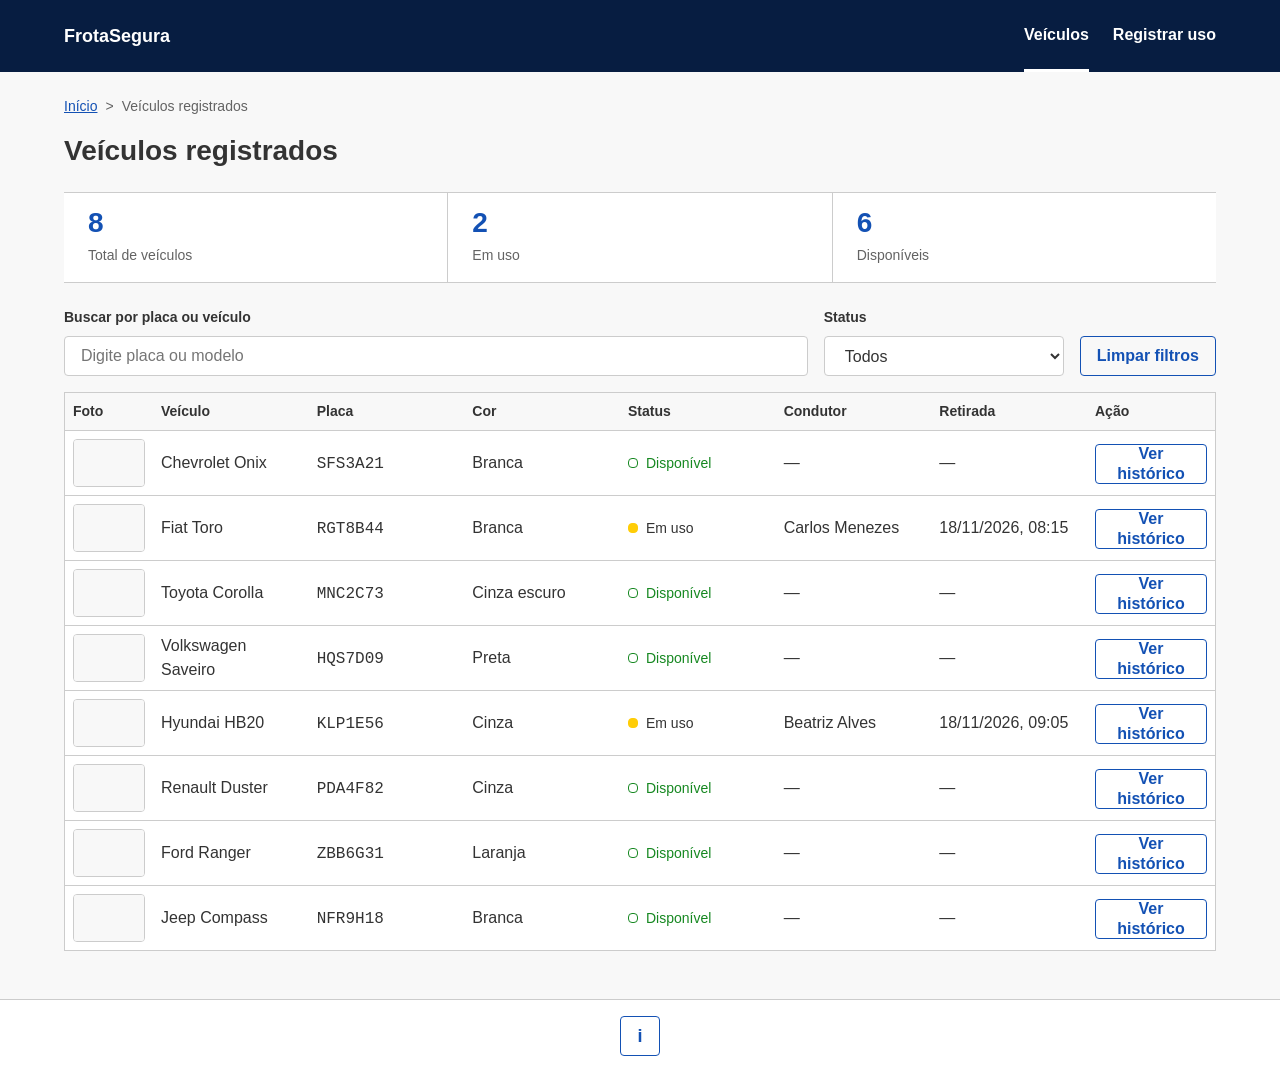
==== commit 571a04bc: "pequena mudança no texto do footer" ====
--- a/index.html
+++ b/index.html
@@ -97,7 +97,7 @@
         <section class="sobre-conteudo" aria-labelledby="tituloSobre">
           <h2 id="tituloSobre">Sobre</h2>
           <p>Site Protótipo como trabalho para a disciplina PROEX I </p>
-          <p>Esse site serve como substituto para o sistema de registro de uso de veículos do DETRAN, que é feito de forma manual em um caderno.</p>
+          <p>Esse site serve como substituto para o sistema de registro de uso de veículos do DETRAN, que atualmente é feito de forma manual.</p>
           <p>Feito por:</p>
           <p>Thomas Luiz Abreu Pereira           - RA 2026107754;</p>
           <p>Gabriel Molina de Oliveira             - RA 2026108794;</p>
